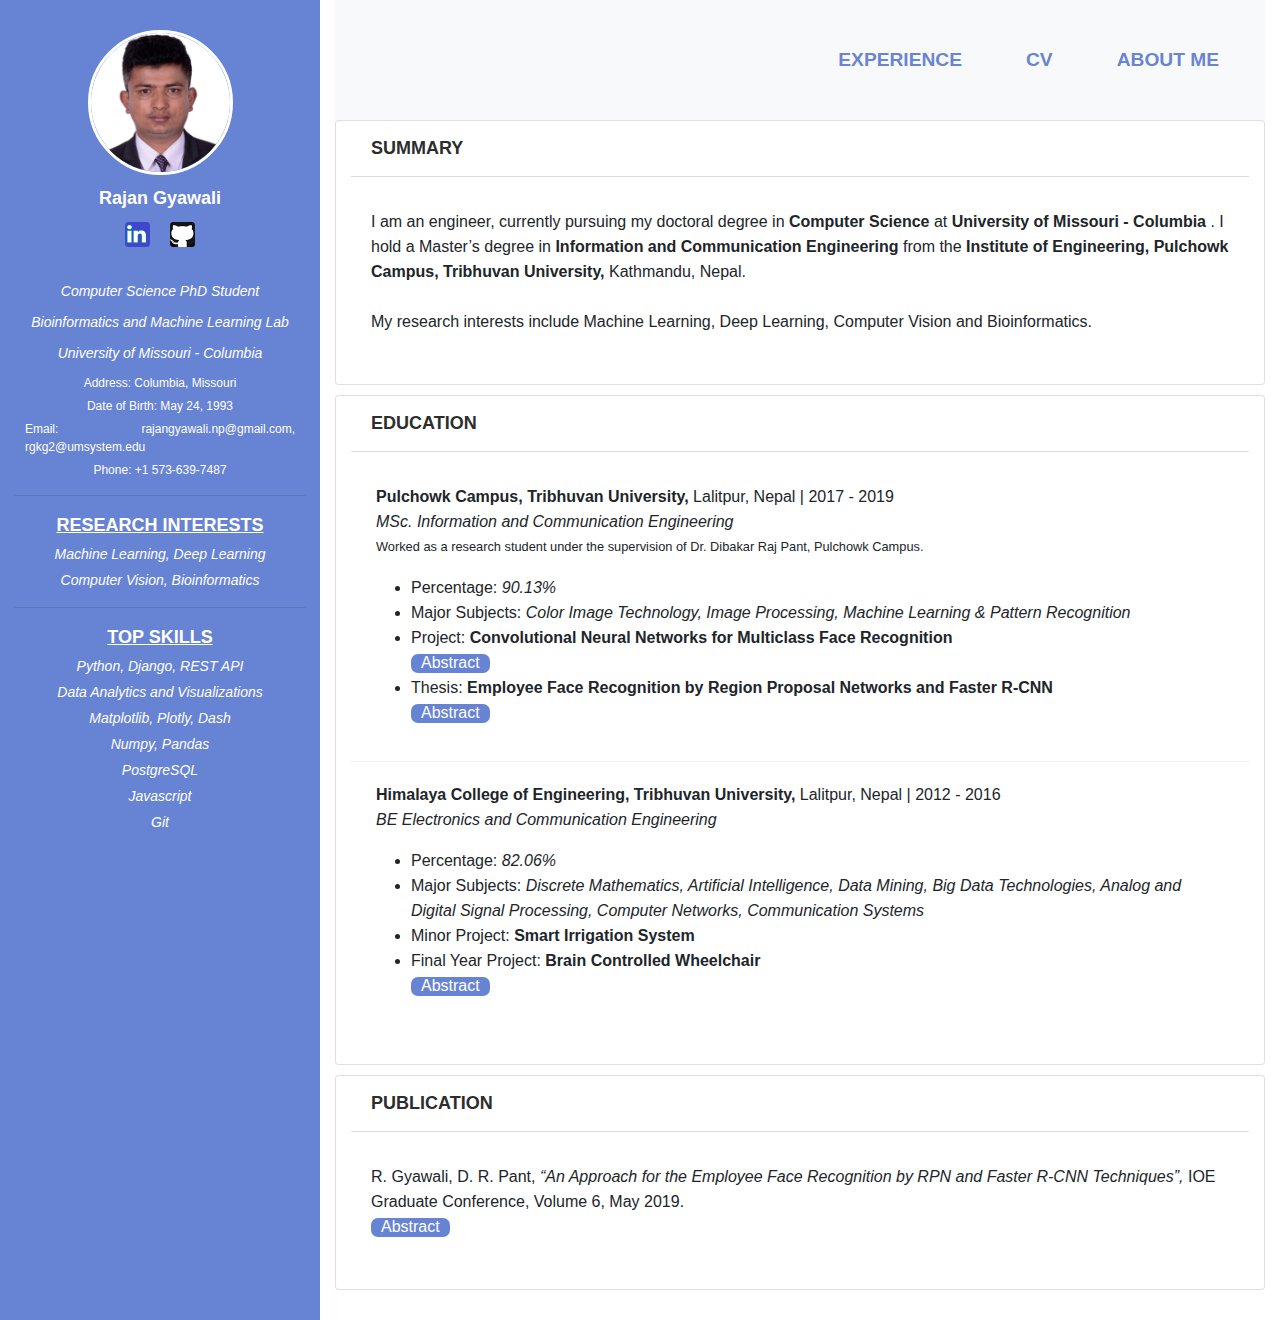
==== index.html @ 47ad8155 "First Commit" ====
<html>

<head>
    <title>Rajan Gyawali</title>
    <link rel="stylesheet" href="others/main.css">
    <link rel="stylesheet" href="https://maxcdn.bootstrapcdn.com/bootstrap/4.0.0/css/bootstrap.min.css" integrity="sha384-Gn5384xqQ1aoWXA+058RXPxPg6fy4IWvTNh0E263XmFcJlSAwiGgFAW/dAiS6JXm" crossorigin="anonymous">
</head>

<body>



    <!-- Content -->
    <div class="content">

        <!-- Profile Section -->
        <div class="profile-section">
            <div class="container">
                <img src="img/raj.JPG" class="profile-photo">
                <p class="profile-name">Rajan Gyawali</p>
                <div class="icons">
                    <div id="social">
                        <a href="https://www.linkedin.com/in/rajangyawali/" target="_blank"><img id="linked" src="img/linked.png" alt="Linkedin"></a>
                    </div>
                    <div id="social">
                        <a href="https://github.com/rajangyawali" target="_blank"><img id="git" src="img/git.png" alt="GitHub"></a>
                    </div>
                </div>
                <br>
                <p class="profile-detail-summary">Computer Science PhD Student</p>
                <p class="profile-detail-summary">Bioinformatics and Machine Learning Lab</p>
                <p class="profile-detail-summary">University of Missouri - Columbia</p>
                <p class="profile-summary">Address: Columbia, Missouri</p>
                <p class="profile-summary">Date of Birth: May 24, 1993</p>
                <p class="profile-summary">Email: rajangyawali.np@gmail.com, rgkg2@umsystem.edu</p>
                <p class="profile-summary">Phone: +1 573-639-7487</p>
                <hr>
                <p class="profile-name"><u>RESEARCH INTERESTS</u></p>
                <p class="profile-detail">Machine Learning, Deep Learning</p>
                <p class="profile-detail">Computer Vision, Bioinformatics</p>
                <hr>
                <p class="profile-name"><u>TOP SKILLS</u></p>
                <p class="profile-detail">Python, Django, REST API</p>
                <p class="profile-detail">Data Analytics and Visualizations</p>
                <p class="profile-detail">Matplotlib, Plotly, Dash</p>
                <p class="profile-detail">Numpy, Pandas</p>
                <p class="profile-detail">PostgreSQL</p>
                <p class="profile-detail">Javascript</p>
                <p class="profile-detail">Git</p>
            </div>
        </div>

        <!-- Detail Section -->
        <div class="detail-section">
            <div class="container">
                <nav class="navbar navbar-expand-lg navbar-light bg-light custom">
                    <ul class="navbar-nav ml-auto">
                        <li class="nav-item">
                            <div class="others"><a id="linkButton" href="portfolio.html">EXPERIENCE</a></div>
                        </li>
                        <li class="nav-item">
                            <div class="others"><a id="linkButton" href="https://github.com/rajangyawali/rajangyawali.github.io/blob/master/others/files/Rajan%20Gyawali%20-%20CV.pdf" target="_blank">CV</a></div>
                        </li>
                        <li class="nav-item">
                            <div class="others"><a id="linkButton" href="about.html">ABOUT ME</a></div>
                        </li>
                    </ul>
                </nav>

                <div class="card">
                    <div class="container">
                        <div class="card-title">SUMMARY</div>
                        <div class="card-body">
                            I am an engineer, currently pursuing my doctoral degree in <b>Computer Science </b> at <b> University of Missouri - Columbia </b>. I hold a Master’s degree in <b>Information and Communication Engineering</b> from the <b>Institute of Engineering, Pulchowk Campus, Tribhuvan University,</b>                            Kathmandu, Nepal. <br><br> My research interests include Machine Learning, Deep Learning, Computer Vision and Bioinformatics.
                      </div>

                    </div>
                </div>

                <div class="card">
                    <div class="container">
                        <div class="card-title">EDUCATION</div>
                        <div class="card-body">
                            <p><b>Pulchowk Campus, Tribhuvan University,</b> Lalitpur, Nepal | 2017 - 2019<br>
                                <i>MSc. Information and Communication Engineering</i> <br><small>Worked as a research student under the supervision of Dr. Dibakar Raj Pant, Pulchowk Campus.</small></p>

                            <ul>
                                <li>Percentage: <i>90.13%</i></li>
                                <li>Major Subjects: <i>Color Image Technology, Image Processing, Machine Learning & Pattern Recognition</i></li>
                                <li>Project: <b>Convolutional Neural Networks for Multiclass Face Recognition</b></li><span class="collapsible">Abstract</span>
                                <div class="collapsible-content">
                                    <p>A face recognition system based on Convolutional Neural Network is developed. The network contains five convolutional layers, each layer followed by the Rectified linear Unit and Max Pooling layer. Besides, it contains
                                        two fully connected layers and a Softmax classifier. The convolutional network extracts successively larger features in a hierarchical set of layers. A database of 13000 images of 5749 individuals is used which
                                        contains quite a higher degree of variability in expression, pose and facial details. The system can classify the images with an accuracy of 96.44%.
                                        <br><b><i>Keywords:</i></b> convolutional neural network, face recognition, classification<br>
                                        <a href="https://github.com/rajangyawali/rajangyawali.github.io/blob/master/others/files/MSc%20Project%20Report.pdf" target="_blank">Read Full Project Report</a>
                                    </p>
                                </div>
                                <li>Thesis: <b>Employee Face Recognition by Region Proposal Networks and Faster R-CNN</b></li><span class="collapsible">Abstract</span>
                                <div class="collapsible-content">
                                    <p>Face recognition is becoming popular in companies, supermarkets, hospitals etc. for security systems, human machine interaction and video surveillances. Employee face recognition is required to differentiate between
                                        employees and non-employees. Face recognition is a challenging task. The traditional machine learning algorithms like Principal Component Analysis, Support Vector Machines, etc. rely on image-based features such
                                        as edges and texture descriptors. In the recent trends, the Convolutional Neural Networks and deep learning algorithms have shown greater performance in face recognition. This thesis work uses region proposal network
                                        (RPN) to localize region of interests (faces) from the image and uses Faster R-CNN to output the region proposals’ labels and bounding box associated with them. The proposed system consists of three sections. The
                                        first section uses CNN for features extraction. From these features, the second section generates region proposals using RPN. The third section classifies these region proposals using faster R-CNN and the employee
                                        face is recognized. The recognized face has a size of 128x128. The accuracy of the model is 96.0% in recognition of employees from Chokepoint dataset. The model is further tested with recorded employees’ dataset
                                        of Nepal Telecom and shows an accuracy of 95.2%. The performance of the proposed method is evaluated on these datasets using confusion matrix. Further, visual and comprehensive evaluation using receiver operating
                                        characteristics curve for these datasets shows a clear distinction between employees and non-employees. <br><b><i>Keywords</i></b>: Employee Face Recognition, Region Proposal Networks, Convolutional Neural Network,
                                        Faster R-CNN
                                        <br>
                                        <a href="https://github.com/rajangyawali/rajangyawali.github.io/blob/master/others/files/MSc%20Thesis%20Report.pdf" target="_blank">Read Full Thesis Report</a>
                                    </p>
                                </div>
                            </ul>
                        </div>
                        <div class="border-custom"></div>
                        <div class="card-body">
                            <p><b>Himalaya College of Engineering, Tribhuvan University,</b> Lalitpur, Nepal | 2012 - 2016<br>
                                <i>BE Electronics and Communication Engineering</i></p>
                            <ul>
                                <li>Percentage: <i>82.06%</i></li>
                                <li>Major Subjects: <i>Discrete Mathematics, Artificial Intelligence, Data Mining, Big Data Technologies, Analog and Digital Signal Processing, Computer Networks, Communication Systems</i></li>
                                <li>Minor Project: <b>Smart Irrigation System</b></li>
                                <li>Final Year Project: <b>Brain Controlled Wheelchair</b></li><span class="collapsible">Abstract</span>
                                <div class="collapsible-content">
                                    <p><b>Brain Controlled Wheelchair</b>, an application of <b>Brain Computer Interface
                                        (BCI) </b> uses NeuroSky Mindwave for signal acquisition from the brain. BCI allows direct communication between a computer and brain bypassing the body’s normal neuromuscular pathway. The wheel chair is aimed for
                                        the physically impaired people. Brain Controlled Wheelchair directly measures brain activity associated with the user’s intent and translates the recorded brain activity into corresponding control signals for certain
                                        applications. The signals recorded by the system are processed and classified to recognize the intent of the user. <br>Independent mobility is core to being able to perform activities of daily living by oneself.
                                        Millions of people around the world suffer from mobility impairments and hundreds of thousands of them rely upon powered wheelchairs to get on with their activities of daily living. However, patients are unable
                                        to control the powered wheel chairs using a conventional interface. Hence, a non–invasive brain computer interface (BCI) offer a promising solution to this interaction problem. <br>
                                        <b><i>Keywords:</i></b>Brain Computer Interface, non-invasive, disabled, wheelchair
                                        <br>
                                        <a href="https://github.com/rajangyawali/rajangyawali.github.io/blob/master/others/files/Brain%20Controlled%20Wheelchair%20Project%20Report.pdf" target="_blank">Read Full Project Report</a>
                                    </p>
                                </div>
                            </ul>
                        </div>
                    </div>
                </div>
                <div class="card">
                    <div class="container">
                        <div class="card-title">PUBLICATION</div>
                        <div class="card-body">
                            R. Gyawali, D. R. Pant, <i>“An Approach for the Employee Face Recognition by RPN and Faster R-CNN Techniques”,</i> IOE Graduate Conference, Volume 6, May 2019.<br>
                            <span class="collapsible">Abstract</span>
                            <div class="collapsible-content">
                                <p>Face recognition is becoming popular in companies, supermarkets, hospitals etc. for security systems, human machine interaction and video surveillances. Employee face recognition is required to differentiate between employees
                                    and non-employees. Face recognition is a challenging task. The traditional machine learning algorithms like Principal Component Analysis, Support Vector Machines, etc. rely on image-based features such as edges and
                                    texture descriptors. In the recent trends, the Convolutional Neural Networks (CNN) and deep learning algorithms have shown greater performance in face recognition. In this article, region proposal network (RPN) is used
                                    to localize region of interests (faces) from the image and Faster R-CNN to output the region proposals’ labels along with their associated bounding box. The proposed system consists of three sections. The first section
                                    uses CNN for features extraction. From these features, the second section generates region proposals using RPN. The third section classifies these region proposals using faster R-CNN and the employee face is recognized.
                                    The accuracy of the model is 96.0% in recognition of Chokepoint employee dataset. The model is further tested with Nepal Telecom employee dataset and shows an accuracy of 95.2%. The performance of the proposed method
                                    is evaluated on these datasets using confusion matrix. Further, visual and comprehensive evaluation using receiver operating characteristics curve for these datasets shows a clear distinction between employees and non-employees.<br>
                                    <b><i>Keywords:</i></b> Face Recognition, Region Proposal Networks, Convolutional Neural Network, Faster R-CNN
                                    <br>
                                    <a href="http://conference.ioe.edu.np/publications/ioegc2019-summer/IOEGC-2019-Summer-030.pdf" target="_blank">Read Full Article</a>
                                </p>
                            </div>

                        </div>
                    </div>
                </div>

            </div>
        </div>
    </div>

    <script>
        var coll = document.getElementsByClassName("collapsible");
        var i;

        for (i = 0; i < coll.length; i++) {
            coll[i].addEventListener("click", function() {
                this.classList.toggle("active");
                var content = this.nextElementSibling;
                if (content.style.display === "block") {
                    content.style.display = "none";
                } else {
                    content.style.display = "block";
                }
            });
        }
    </script>
</body>

</html>
---- others/main.css ----
body {
     background: linear-gradient(rgba(65, 100, 201, 0.8), rgba(65, 100, 201, 0.8)), url("../image/profile-bg.jpg");
     font-family: Verdana;
     font-size: 14pt;
     font-size-adjust: adjust;
     margin-right: 0px;
 }
 
 p {
     text-align: justify;
     padding: 0px 5px 0px 5px;
 }
 
 .container {
     margin-bottom: 30px;
     margin-right: 0px;
 }
 
 #header {
     font-family: arial;
     border: 3px;
     background-color: #000000;
     font-size: 300%;
     text-align: center;
     color: #fff;
     font-size-adjust: adjust;
 }
 
 #header img {
     padding: 10px;
     border-radius: 50%;
     height: 40px;
     width: 40px;
 }
 
 #header:hover {
     color: #000;
     background-color: #b3b3b3;
     opacity: 0.4;
     transition: opacity 1s ease-in-out;
 }
 
 table tr th {
     text-align: left;
     font-size: 150;
     color: #0066CC;
     padding-right: 7px;
     font-size-adjust: adjust;
 }
 
 table tr td {
     text-align: left;
     font-size: 150;
     font-size-adjust: adjust;
 }
 
 ul {
     border: 3px;
     margin: 10px 0px 10px 0px;
     padding: 30px;
     text-align: left;
     font-size-adjust: adjust;
 }
 
 .main {
     font-size: 110%;
     color: black;
     padding: 10px;
     font-size-adjust: adjust;
 }
 
 #about {
     background-color: #F0F8FF;
     text-align: center;
     position: relative;
     top: 0;
     left: 0;
 }
 
 #about img {
     padding: 10px;
     border-radius: 50%;
     height: 250px;
     width: 250px;
 }
 
 #footer {
     background-color: #000000;
     text-align: center;
     position: relative;
     top: 0;
     left: 0;
 }
 
 #footer img {
     padding: 10px;
     border-radius: 50%;
     height: 30px;
     width: 30px;
 }
 
 h1 {
     margin: 0px;
     font-size: 130%;
     color: #3CB371;
 }
 
 h3 {
     text-align: left;
     text-decoration: underline;
     font-size: 110%;
     color: #333366;
 }
 
 * {
     box-sizing: border-box;
 }
 
 body {
     margin: 0;
     background-color: #f5f5f5;
     font-family: sans-serif;
 }
 
 .container {
     padding-left: 15px;
 }
 
 .button {
     background-color: white;
     border: none;
     padding: 15px 40px;
     border-radius: 20px;
     cursor: pointer;
 }
 /* Style For Navigation */
 
 .nav {
     height: 50px;
     line-height: 50px;
     background-color: white;
     border-bottom: solid 2px #60a2ff;
 }
 
 .nav h1 {
     color: #272727;
     font-size: 18px;
 }
 /* Style For Content */
 
 .content {
     width: 100%;
     height: 100%;
 }
 /* Style For Profile Section */
 
 .profile-section {
     float: left;
     width: 25%;
     text-align: center;
     padding-top: 30px;
     background-size: cover;
     background-position: top;
 }
 
 .profile-photo {
     width: 50%;
     border-radius: 50%;
     border: solid 3px white;
 }
 
 .profile-name {
     color: #fff;
     font-weight: bold;
     font-size: 18px;
     display: flex;
     margin-top: 10px;
     margin-bottom: 0px;
     justify-content: center;
 }
 
 .profile-detail {
     color: #fff;
     font-size: 14px;
     font-style: italic;
     font-weight: 500;
     display: flex;
     justify-content: center;
     margin: 5px;
 }
 
 .profile-detail-summary {
     color: #fff;
     font-size: 14px;
     font-style: italic;
     font-weight: 500;
     display: flex;
     margin-bottom: 10px;
     margin-top: 0px;
     justify-content: center;
 }
 
 .profile-summary {
     color: #fff;
     font-size: 12px;
     display: flex;
     margin: 5px;
     justify-content: center;
 }
 /* Style For Detail Section */
 
 .detail-section {
     float: left;
     width: 75%;
     margin-right: 0px;
     padding-right: 0px;
     background-color: #fff;
 }
 /* Card Style */
 
 .card {
     background-color: white;
     line-height: 25px;
     margin-bottom: 10px;
 }
 
 .card-title {
     font-weight: bold;
     font-size: 18px;
     padding-top: 15px;
     padding-left: 20px;
     padding-bottom: 15px;
     color: #2d2d2d;
     border-bottom: solid 1px #dbdbdb;
 }
 
 .border-custom {
     border-bottom: solid 1px #f0f0ee;
 }
 
 .card-body {
     padding-top: 15px;
     padding-left: 15px;
     padding-bottom: 15px;
 }
 
 .card-body ul {
     padding: 0px;
     padding-left: 40px;
 }
 
 .custom {
     height: 120px;
     max-height: 200px;
 }
 
 .others {
     padding-left: 4rem;
     font-size: 1.2rem;
     font-weight: 700;
     font-family: -apple-system, BlinkMacSystemFont, 'Segoe UI', Roboto, Oxygen, Ubuntu, Cantarell, 'Open Sans', 'Helvetica Neue', sans-serif;
     color: rgba(65, 100, 201, 0.8);
     ;
 }
 
 .icons {
     display: flex;
     justify-content: center;
     margin-bottom: 0px;
 }
 
 #social img {
     padding: 10px;
     border-radius: 30%;
     height: 45px;
     width: 45px;
 }
 
 #linkButton {
     color: rgba(65, 100, 201, 0.8);
     text-decoration: none;
 }
 
 #linkButton :hover {
     text-decoration: none;
     color: rgba(31, 75, 204, 0.8);
     scale: 1.5;
 }
 
 .collapsible {
     background-color: rgba(65, 100, 201, 0.8);
     color: white;
     cursor: pointer;
     width: 100%;
     border-radius: 7px;
     text-align: center;
     outline: none;
     padding-left: 10px;
     padding-right: 10px;
     padding-bottom: 2px;
 }
 
 .collapsible-heading {
     font-weight: bold;
     font-size: 18px;
     padding-top: 15px;
     padding-left: 0px;
     padding-bottom: 15px;
     color: #2d2d2d;
 }
 
 .collapsible-heading:hover {
     background-color: #fff;
     color: rgba(65, 100, 201, 0.8);
 }
 
 .collapsible-heading:active {
     background-color: #fff;
     color: rgba(65, 100, 201, 0.8);
 }
 
 .collapsible:hover {
     background-color: #555;
 }
 
 .collapsible:active {
     background-color: #555;
 }
 
 .collapsible-content {
     padding: 0 18px;
     display: none;
     overflow: hidden;
 }
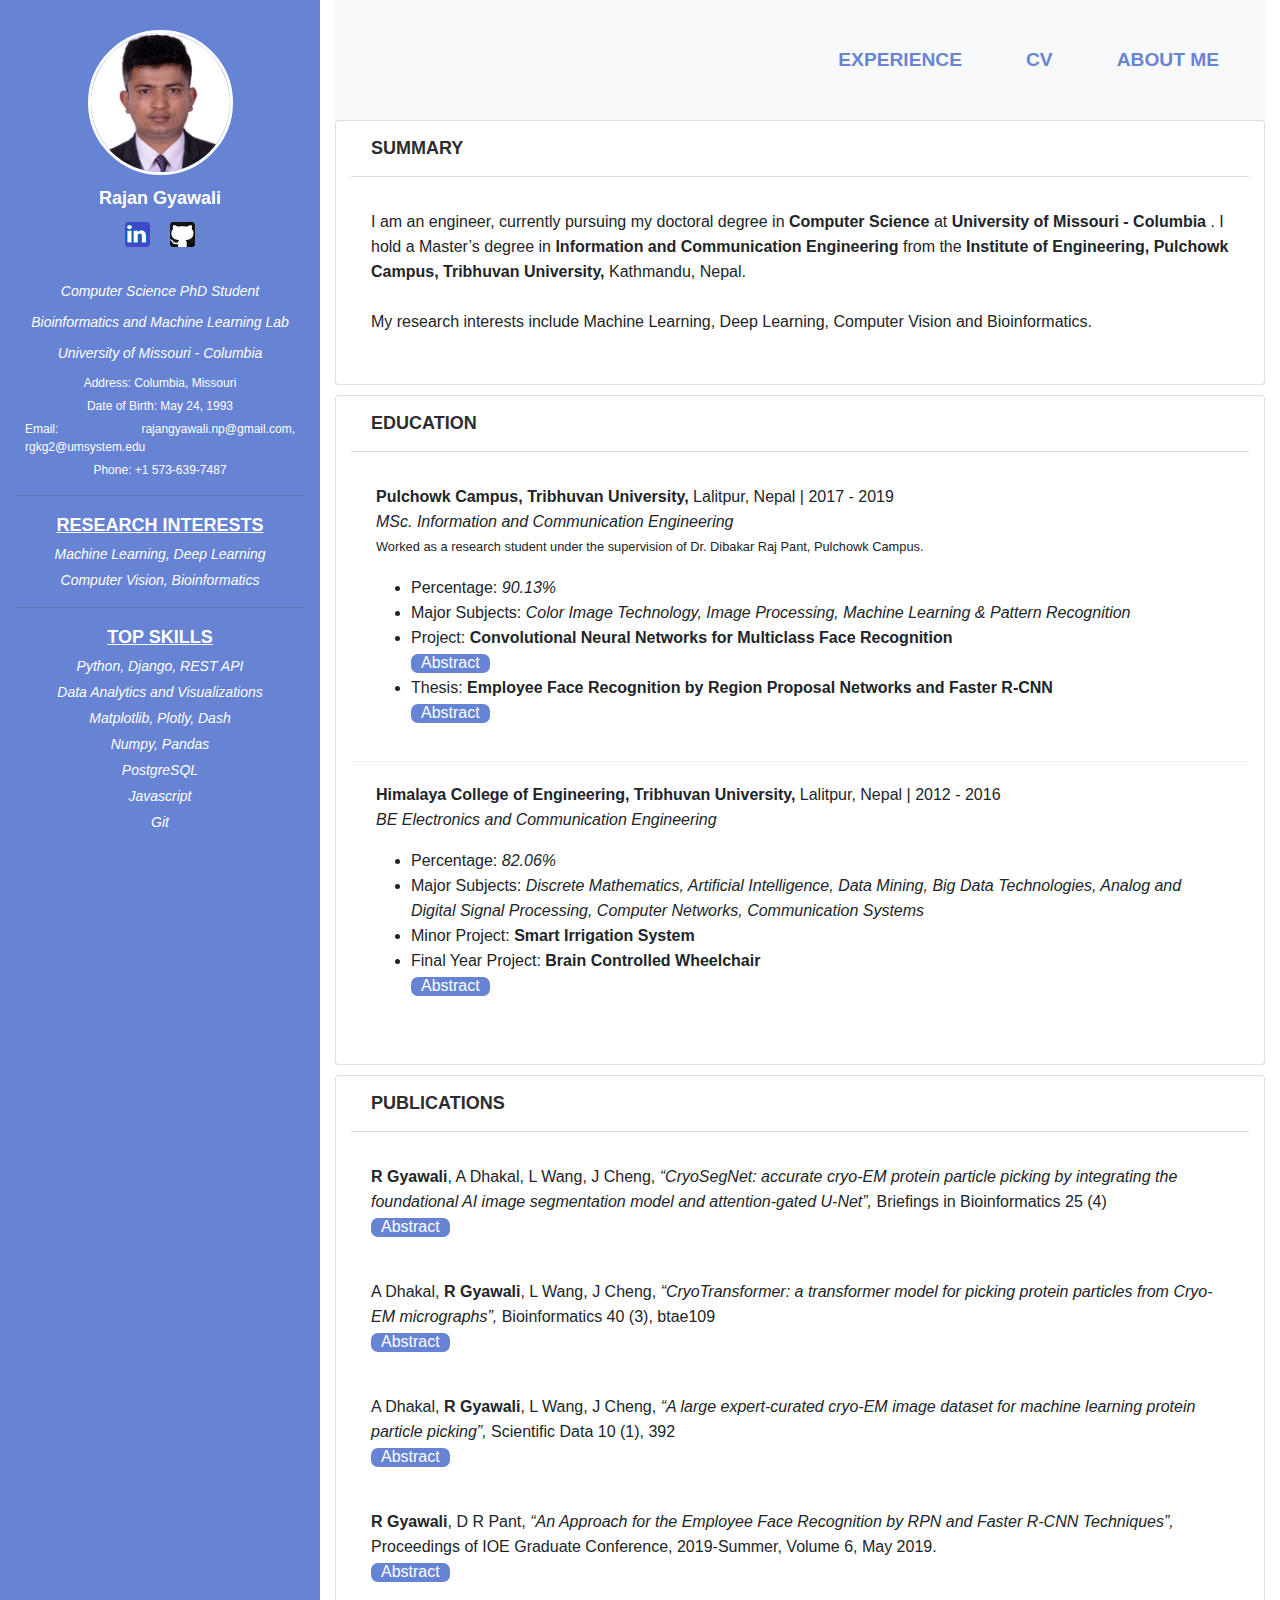
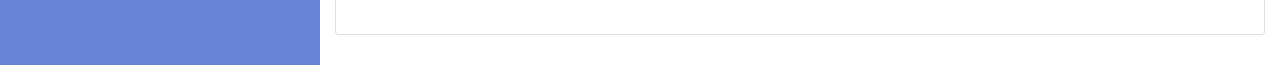
==== commit 58806398: "First Commit" ====
--- a/index.html
+++ b/index.html
@@ -140,9 +140,54 @@
                 </div>
                 <div class="card">
                     <div class="container">
-                        <div class="card-title">PUBLICATION</div>
-                        <div class="card-body">
-                            R. Gyawali, D. R. Pant, <i>“An Approach for the Employee Face Recognition by RPN and Faster R-CNN Techniques”,</i> IOE Graduate Conference, Volume 6, May 2019.<br>
+                        <div class="card-title">PUBLICATIONS</div>
+                        <div class="card-body">
+                            <b>R Gyawali</b>, A Dhakal, L Wang, J Cheng, <i>“CryoSegNet: accurate cryo-EM protein particle picking by integrating the foundational AI image segmentation model and attention-gated U-Net”,</i> Briefings in Bioinformatics 25 (4)<br>
+                            <span class="collapsible">Abstract</span>
+                            <div class="collapsible-content">
+                                <p> Picking protein particles in cryo-electron microscopy (cryo-EM) micrographs is a crucial step in the cryo-EM-based structure determination. However, existing methods trained on a limited amount of cryo-EM data still cannot accurately pick protein particles from noisy cryo-EM images. The general foundational artificial intelligence–based image segmentation model such as Meta’s Segment Anything Model (SAM) cannot segment protein particles well because their training data do not include cryo-EM images. Here, we present a novel approach (CryoSegNet) of integrating an attention-gated U-shape network (U-Net) specially designed and trained for cryo-EM particle picking and the SAM. The U-Net is first trained on a large cryo-EM image dataset and then used to generate input from original cryo-EM images for SAM to make particle pickings. CryoSegNet shows both high precision and recall in segmenting protein particles from cryo-EM micrographs, irrespective of protein type, shape and size. On several independent datasets of various protein types, CryoSegNet outperforms two top machine learning particle pickers crYOLO and Topaz as well as SAM itself. The average resolution of density maps reconstructed from the particles picked by CryoSegNet is 3.33 Å, 7% better than 3.58 Å of Topaz and 14% better than 3.87 Å of crYOLO. It is publicly available at https://github.com/jianlin-cheng/CryoSegNet<br>
+                                    <br>
+                                    <a href="https://academic.oup.com/bib/article/25/4/bbae282/7690949" target="_blank">Read Full Article</a>
+                                </p>
+                            </div>
+
+                        </div>
+                        <div class="card-body">
+                            A Dhakal, <b>R Gyawali</b>, L Wang, J Cheng, <i>“CryoTransformer: a transformer model for picking protein particles from Cryo-EM micrographs”,</i> Bioinformatics 40 (3), btae109<br>
+                            <span class="collapsible">Abstract</span>
+                            <div class="collapsible-content">
+                                <p> Motivation <br>
+                                    
+                                    Cryo-electron microscopy (cryo-EM) is a powerful technique for determining the structures of large protein complexes. Picking single protein particles from cryo-EM micrographs (images) is a crucial step in reconstructing protein structures from them. However, the widely used template-based particle picking process requires some manual particle picking and is labor-intensive and time-consuming. Though machine learning and artificial intelligence (AI) can potentially automate particle picking, the current AI methods pick particles with low precision or low recall. The erroneously picked particles can severely reduce the quality of reconstructed protein structures, especially for the micrographs with low signal-to-noise ratio.
+                                    <br><br>
+                                    Results<br>
+                                    
+                                    To address these shortcomings, we devised CryoTransformer based on transformers, residual networks, and image processing techniques to accurately pick protein particles from cryo-EM micrographs. CryoTransformer was trained and tested on the largest labeled cryo-EM protein particle dataset—CryoPPP. It outperforms the current state-of-the-art machine learning methods of particle picking in terms of the resolution of 3D density maps reconstructed from the picked particles as well as F1-score, and is poised to facilitate the automation of the cryo-EM protein particle picking.
+                                    <br><br>
+                                    Availability and implementation<br>
+                                    
+                                    The source code and data for CryoTransformer are openly available at: https://github.com/jianlin-cheng/CryoTransformer.<br>
+                                    <br>
+                                    <a href="https://academic.oup.com/bioinformatics/article/40/3/btae109/7614090" target="_blank">Read Full Article</a>
+                                </p>
+                            </div>
+
+                        </div>
+
+                        <div class="card-body">
+                            A Dhakal, <b>R Gyawali</b>, L Wang, J Cheng, <i>“A large expert-curated cryo-EM image dataset for machine learning protein particle picking”,</i> Scientific Data 10 (1), 392<br>
+                            <span class="collapsible">Abstract</span>
+                            <div class="collapsible-content">
+                                <p>Cryo-electron microscopy (cryo-EM) is a powerful technique for determining the structures of biological macromolecular complexes. Picking single-protein particles from cryo-EM micrographs is a crucial step in reconstructing protein structures. However, the widely used template-based particle picking process is labor-intensive and time-consuming. Though machine learning and artificial intelligence (AI) based particle picking can potentially automate the process, its development is hindered by lack of large, high-quality labelled training data. To address this bottleneck, we present CryoPPP, a large, diverse, expert-curated cryo-EM image dataset for protein particle picking and analysis. It consists of labelled cryo-EM micrographs (images) of 34 representative protein datasets selected from the Electron Microscopy Public Image Archive (EMPIAR). The dataset is 2.6 terabytes and includes 9,893 high-resolution micrographs with labelled protein particle coordinates. The labelling process was rigorously validated through 2D particle class validation and 3D density map validation with the gold standard. The dataset is expected to greatly facilitate the development of both AI and classical methods for automated cryo-EM protein particle picking.<br>
+                                    <br>
+                                    <a href="https://www.nature.com/articles/s41597-023-02280-2" target="_blank">Read Full Article</a>
+                                </p>
+                            </div>
+
+                        </div>
+
+                        <div class="card-body">
+                            <b>R Gyawali</b>, D R Pant, <i>“An Approach for the Employee Face Recognition by RPN and Faster R-CNN Techniques”,</i> Proceedings of IOE Graduate Conference, 2019-Summer, Volume 6, May 2019.<br>
                             <span class="collapsible">Abstract</span>
                             <div class="collapsible-content">
                                 <p>Face recognition is becoming popular in companies, supermarkets, hospitals etc. for security systems, human machine interaction and video surveillances. Employee face recognition is required to differentiate between employees
@@ -152,7 +197,6 @@
                                     uses CNN for features extraction. From these features, the second section generates region proposals using RPN. The third section classifies these region proposals using faster R-CNN and the employee face is recognized.
                                     The accuracy of the model is 96.0% in recognition of Chokepoint employee dataset. The model is further tested with Nepal Telecom employee dataset and shows an accuracy of 95.2%. The performance of the proposed method
                                     is evaluated on these datasets using confusion matrix. Further, visual and comprehensive evaluation using receiver operating characteristics curve for these datasets shows a clear distinction between employees and non-employees.<br>
-                                    <b><i>Keywords:</i></b> Face Recognition, Region Proposal Networks, Convolutional Neural Network, Faster R-CNN
                                     <br>
                                     <a href="http://conference.ioe.edu.np/publications/ioegc2019-summer/IOEGC-2019-Summer-030.pdf" target="_blank">Read Full Article</a>
                                 </p>
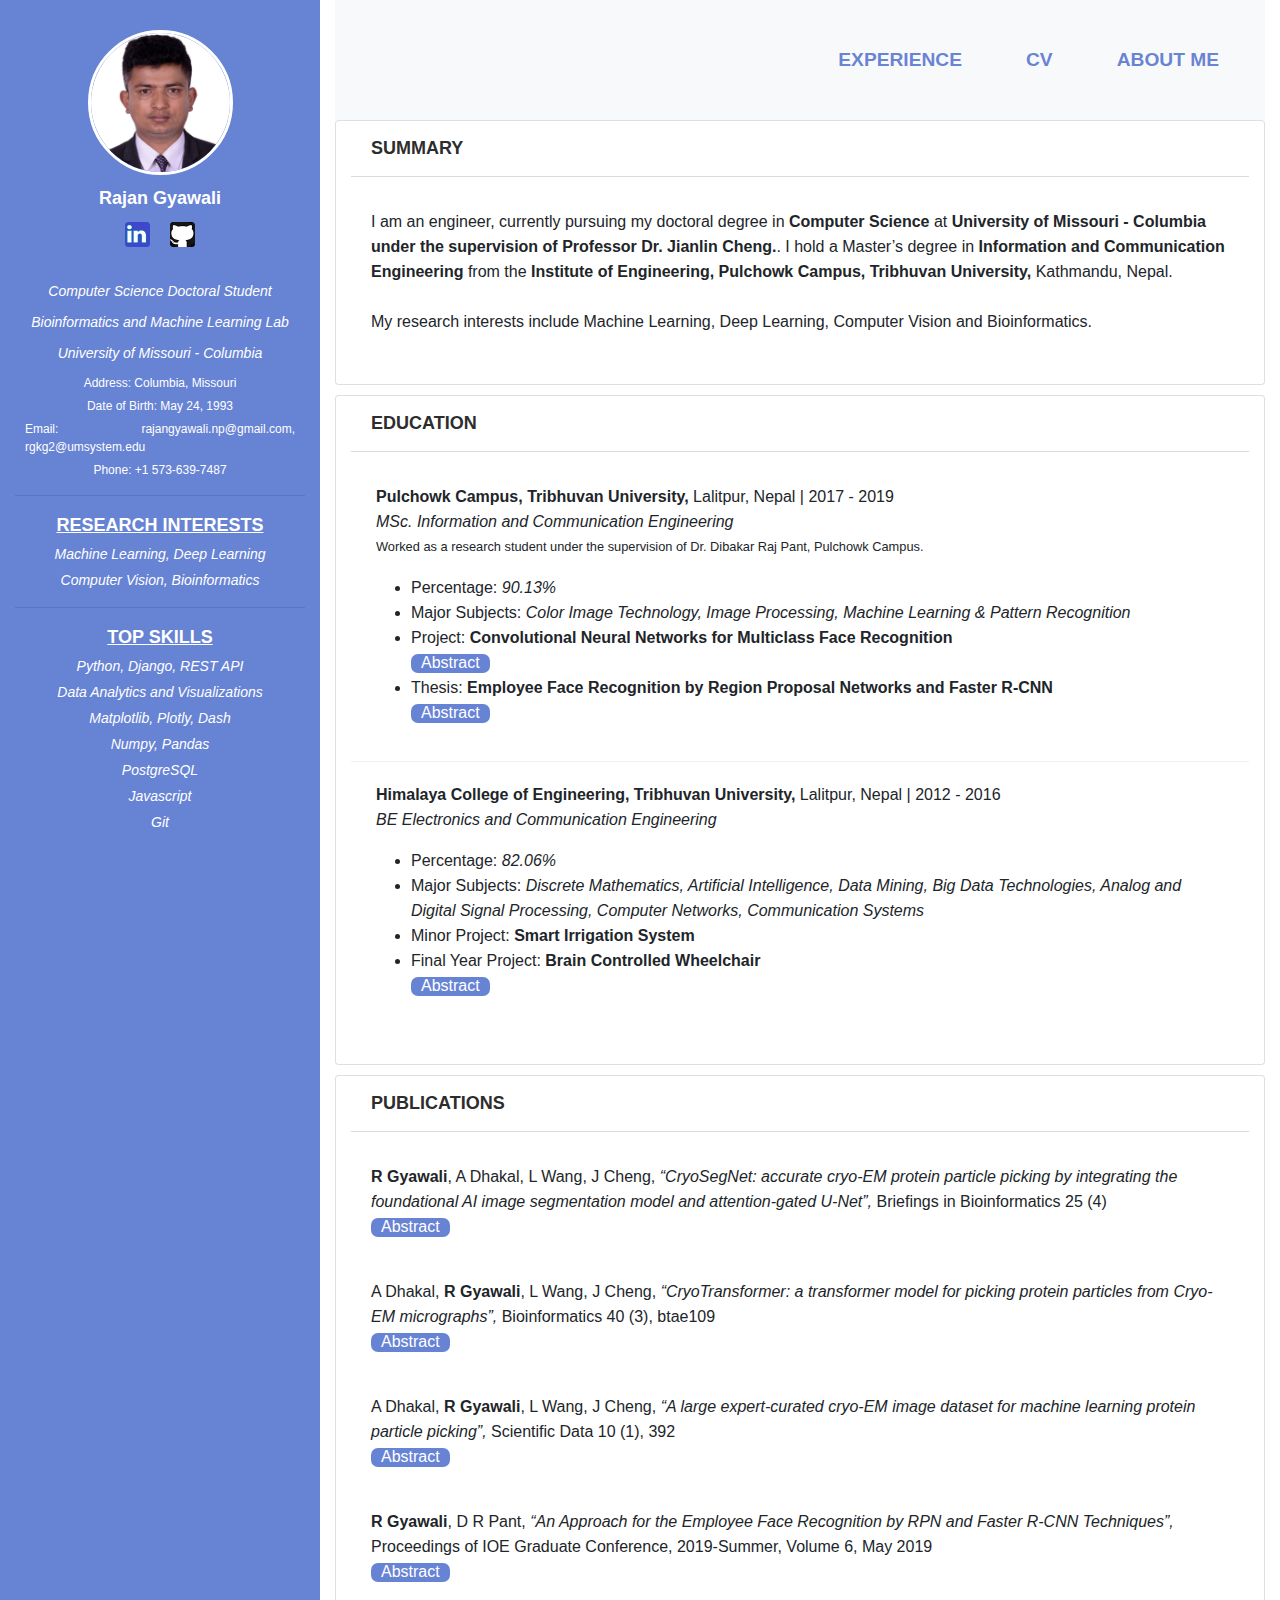
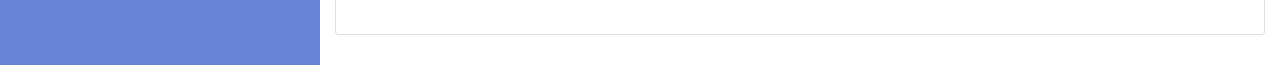
==== commit 0db0ba64: "First Commit" ====
--- a/index.html
+++ b/index.html
@@ -27,7 +27,7 @@
                     </div>
                 </div>
                 <br>
-                <p class="profile-detail-summary">Computer Science PhD Student</p>
+                <p class="profile-detail-summary">Computer Science Doctoral Student</p>
                 <p class="profile-detail-summary">Bioinformatics and Machine Learning Lab</p>
                 <p class="profile-detail-summary">University of Missouri - Columbia</p>
                 <p class="profile-summary">Address: Columbia, Missouri</p>
@@ -71,7 +71,7 @@
                     <div class="container">
                         <div class="card-title">SUMMARY</div>
                         <div class="card-body">
-                            I am an engineer, currently pursuing my doctoral degree in <b>Computer Science </b> at <b> University of Missouri - Columbia </b>. I hold a Master’s degree in <b>Information and Communication Engineering</b> from the <b>Institute of Engineering, Pulchowk Campus, Tribhuvan University,</b>                            Kathmandu, Nepal. <br><br> My research interests include Machine Learning, Deep Learning, Computer Vision and Bioinformatics.
+                            I am an engineer, currently pursuing my doctoral degree in <b>Computer Science </b> at <b> University of Missouri - Columbia under the supervision of Professor Dr. Jianlin Cheng.</b>. I hold a Master’s degree in <b>Information and Communication Engineering</b> from the <b>Institute of Engineering, Pulchowk Campus, Tribhuvan University,</b>                            Kathmandu, Nepal. <br><br> My research interests include Machine Learning, Deep Learning, Computer Vision and Bioinformatics.
                       </div>
 
                     </div>
@@ -187,7 +187,7 @@
                         </div>
 
                         <div class="card-body">
-                            <b>R Gyawali</b>, D R Pant, <i>“An Approach for the Employee Face Recognition by RPN and Faster R-CNN Techniques”,</i> Proceedings of IOE Graduate Conference, 2019-Summer, Volume 6, May 2019.<br>
+                            <b>R Gyawali</b>, D R Pant, <i>“An Approach for the Employee Face Recognition by RPN and Faster R-CNN Techniques”,</i> Proceedings of IOE Graduate Conference, 2019-Summer, Volume 6, May 2019<br>
                             <span class="collapsible">Abstract</span>
                             <div class="collapsible-content">
                                 <p>Face recognition is becoming popular in companies, supermarkets, hospitals etc. for security systems, human machine interaction and video surveillances. Employee face recognition is required to differentiate between employees
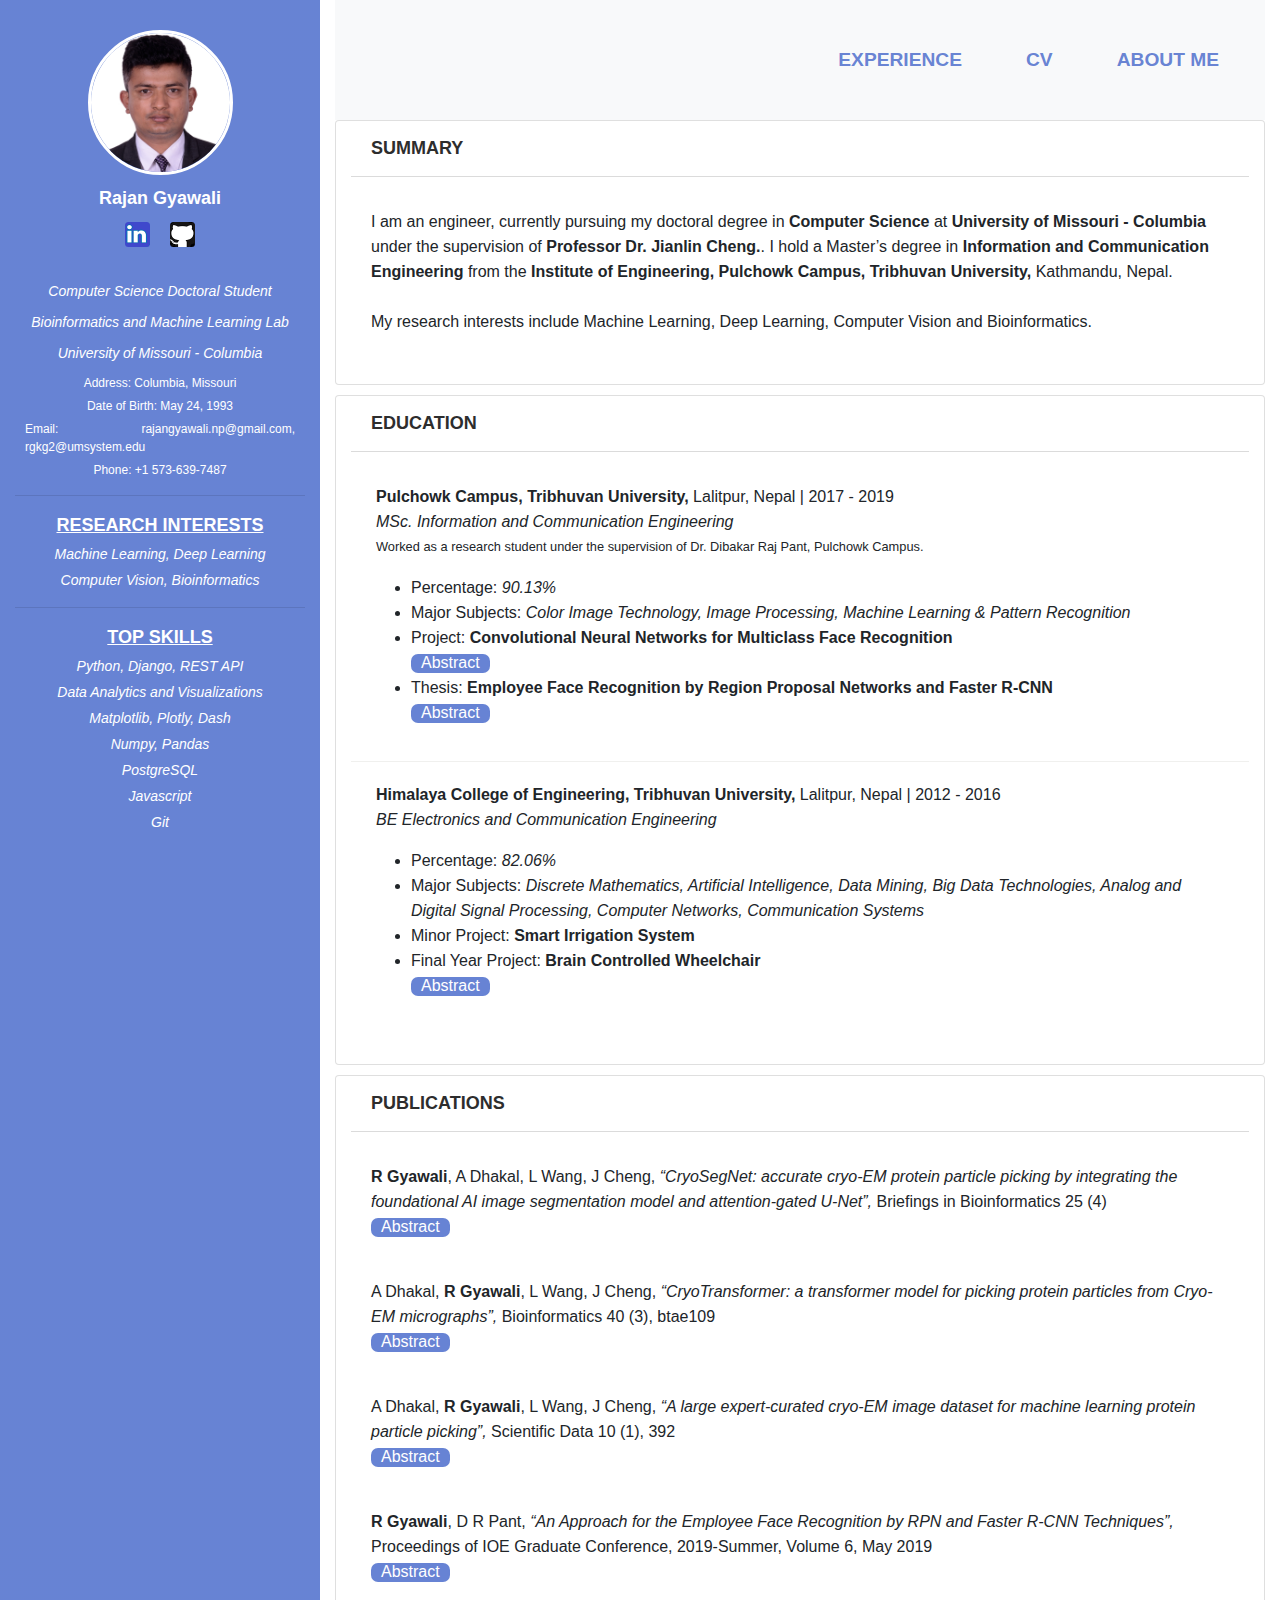
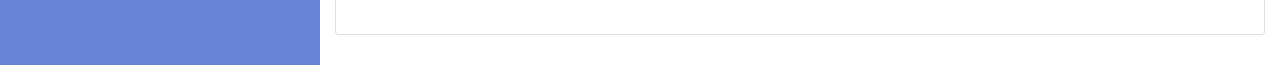
==== commit b194c7a5: "First Commit" ====
--- a/index.html
+++ b/index.html
@@ -71,7 +71,7 @@
                     <div class="container">
                         <div class="card-title">SUMMARY</div>
                         <div class="card-body">
-                            I am an engineer, currently pursuing my doctoral degree in <b>Computer Science </b> at <b> University of Missouri - Columbia under the supervision of Professor Dr. Jianlin Cheng.</b>. I hold a Master’s degree in <b>Information and Communication Engineering</b> from the <b>Institute of Engineering, Pulchowk Campus, Tribhuvan University,</b>                            Kathmandu, Nepal. <br><br> My research interests include Machine Learning, Deep Learning, Computer Vision and Bioinformatics.
+                            I am an engineer, currently pursuing my doctoral degree in <b>Computer Science </b> at <b> University of Missouri - Columbia</b> under the supervision of <b>Professor Dr. Jianlin Cheng.</b>. I hold a Master’s degree in <b>Information and Communication Engineering</b> from the <b>Institute of Engineering, Pulchowk Campus, Tribhuvan University,</b>                            Kathmandu, Nepal. <br><br> My research interests include Machine Learning, Deep Learning, Computer Vision and Bioinformatics.
                       </div>
 
                     </div>
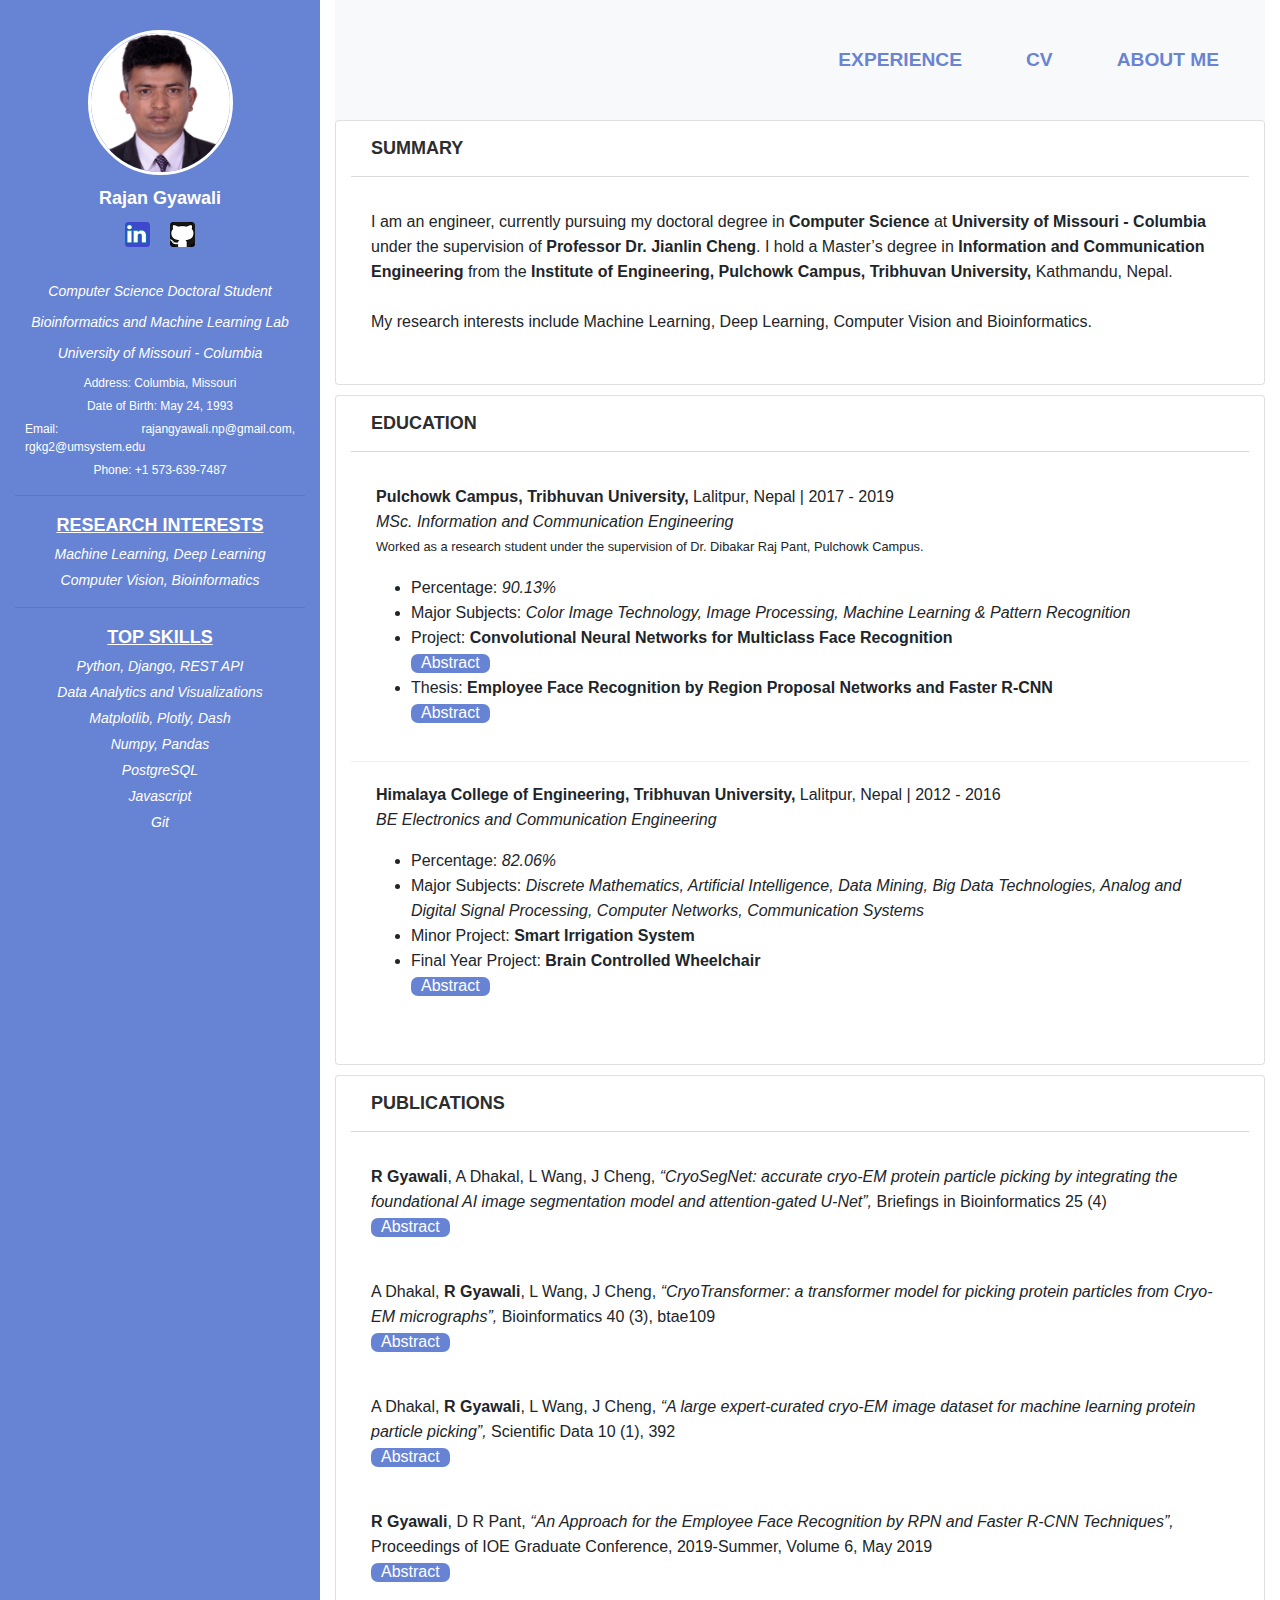
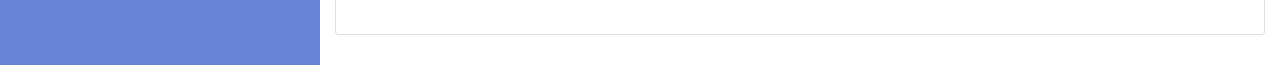
==== commit c349c85b: "First Commit" ====
--- a/index.html
+++ b/index.html
@@ -71,7 +71,7 @@
                     <div class="container">
                         <div class="card-title">SUMMARY</div>
                         <div class="card-body">
-                            I am an engineer, currently pursuing my doctoral degree in <b>Computer Science </b> at <b> University of Missouri - Columbia</b> under the supervision of <b>Professor Dr. Jianlin Cheng.</b>. I hold a Master’s degree in <b>Information and Communication Engineering</b> from the <b>Institute of Engineering, Pulchowk Campus, Tribhuvan University,</b>                            Kathmandu, Nepal. <br><br> My research interests include Machine Learning, Deep Learning, Computer Vision and Bioinformatics.
+                            I am an engineer, currently pursuing my doctoral degree in <b>Computer Science </b> at <b> University of Missouri - Columbia</b> under the supervision of <b>Professor Dr. Jianlin Cheng</b>. I hold a Master’s degree in <b>Information and Communication Engineering</b> from the <b>Institute of Engineering, Pulchowk Campus, Tribhuvan University,</b>                            Kathmandu, Nepal. <br><br> My research interests include Machine Learning, Deep Learning, Computer Vision and Bioinformatics.
                       </div>
 
                     </div>
